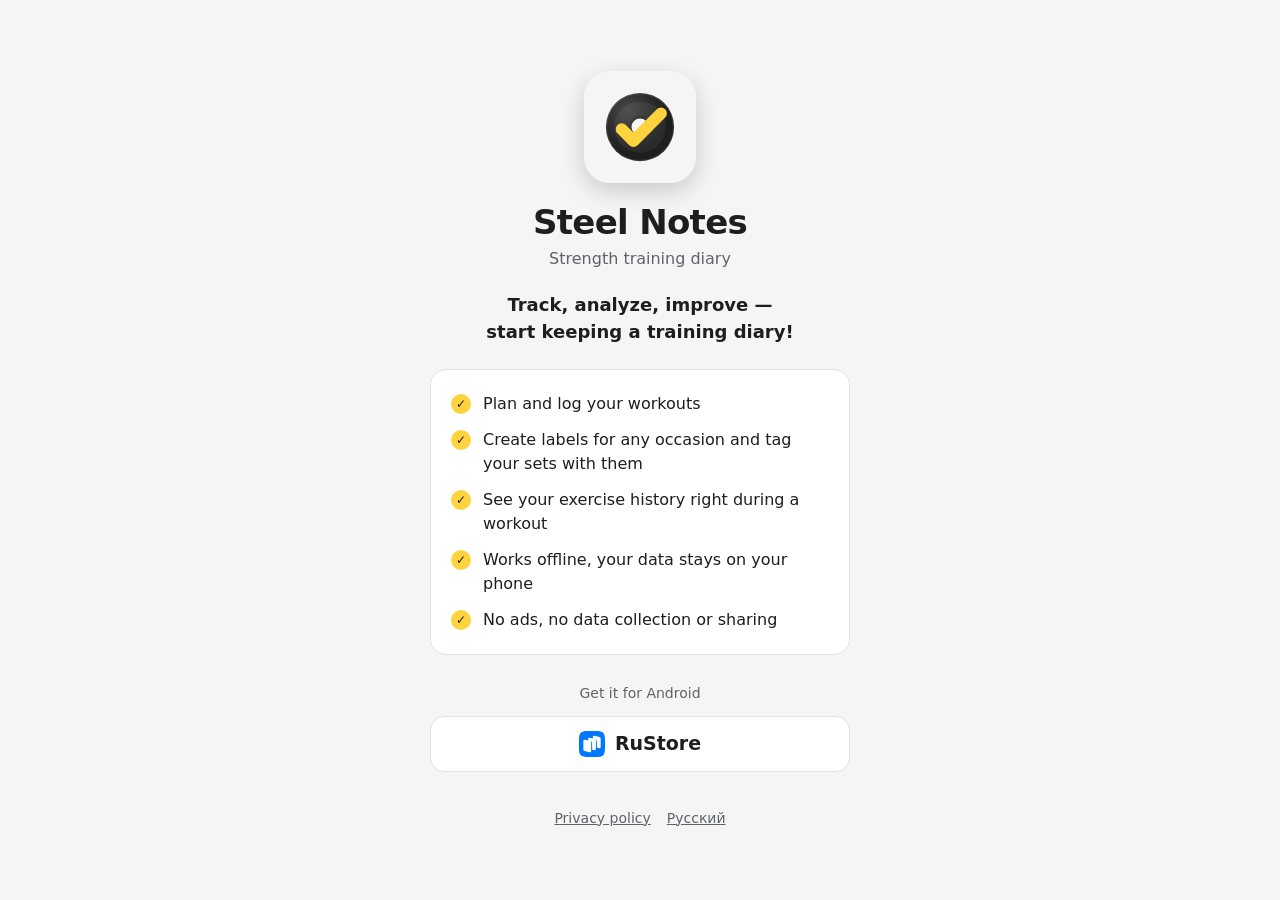
==== index.html @ 1d3cfb33 "Add landing page and privacy policy - index.html: app landing with store links (Google Play hidden u" ====
<!doctype html>
<html lang="ru"
      data-title-ru="Steel Notes — дневник тренировок"
      data-title-en="Steel Notes — training diary">
<head>
  <meta charset="utf-8">
  <meta name="viewport" content="width=device-width, initial-scale=1">
  <title>Steel Notes — дневник тренировок</title>
  <meta name="description" content="Steel Notes — офлайн-дневник силовых тренировок. Отслеживай, анализируй, улучшай.">
  <meta name="theme-color" content="#f5f5f5" media="(prefers-color-scheme: light)">
  <meta name="theme-color" content="#1e1e1e" media="(prefers-color-scheme: dark)">

  <link rel="icon" href="img/icon.svg" type="image/svg+xml">
  <link rel="icon" href="img/favicon.png" sizes="48x48" type="image/png">
  <link rel="apple-touch-icon" href="img/icon.png">

  <!-- Превью ссылки в мессенджерах -->
  <meta property="og:type" content="website">
  <meta property="og:url" content="https://deniskn.github.io/steelnotes-app/">
  <meta property="og:site_name" content="Steel Notes">
  <meta property="og:title" content="Steel Notes — дневник тренировок">
  <meta property="og:description" content="Отслеживай, анализируй, улучшай — начни вести дневник!">
  <meta property="og:image" content="https://deniskn.github.io/steelnotes-app/img/icon.png">
  <meta property="og:image:width" content="1024">
  <meta property="og:image:height" content="1024">
  <meta name="twitter:card" content="summary">

  <link rel="stylesheet" href="style.css">
  <script src="lang.js"></script>
</head>
<body>
  <main class="landing">
    <img class="app-icon" src="img/icon.svg" width="112" height="112" alt="">

    <h1>Steel Notes</h1>
    <p class="tagline" lang="ru">Дневник силовых тренировок</p>
    <p class="tagline" lang="en">Strength training diary</p>

    <p class="lead" lang="ru">Отслеживай, анализируй, улучшай — начни вести дневник!</p>
    <p class="lead" lang="en">Track, analyze, improve — start keeping a training diary!</p>

    <ul class="features" lang="ru">
      <li>Планируйте и записывайте тренировки</li>
      <li>Создавайте метки для любых случаев и помечайте ими свои подходы</li>
      <li>Просматривайте историю упражнения прямо во время тренировки</li>
      <li>Работает без интернета, данные остаются на телефоне</li>
      <li>Нет рекламы, не собирает и не передаёт ваши данные</li>
    </ul>
    <ul class="features" lang="en">
      <li>Plan and log your workouts</li>
      <li>Create labels for any occasion and tag your sets with them</li>
      <li>See your exercise history right during a workout</li>
      <li>Works offline, your data stays on your phone</li>
      <li>No ads, no data collection or sharing</li>
    </ul>

    <p class="choose" lang="ru">Скачать для Android</p>
    <p class="choose" lang="en">Get it for Android</p>

    <div class="stores">
      <!-- Скрыто, пока приложения нет в Google Play: убрать атрибут hidden после публикации -->
      <a class="store" href="https://play.google.com/store/apps/details?id=com.bobrovoe.trainig_diary" hidden>
        <img src="img/google-play.svg" width="133" height="26" alt="Google Play">
      </a>
      <a class="store" href="https://www.rustore.ru/catalog/app/com.bobrovoe.trainig_diary">
        <img src="img/rustore.svg" width="26" height="26" alt="">
        <span>RuStore</span>
      </a>
    </div>
  </main>

  <footer class="site-footer">
    <a href="privacy.html" lang="ru">Политика конфиденциальности</a>
    <a href="privacy.html" lang="en">Privacy policy</a>
    <a href="?lang=en" lang="ru">English</a>
    <a href="?lang=ru" lang="en">Русский</a>
  </footer>
</body>
</html>
---- style.css ----
:root {
  color-scheme: light dark;
  --bg: #f5f5f5;
  --surface: #ffffff;
  --text: #1e1e1e;
  --muted: #5f6368;
  --border: #e2e2e2;
  --accent: #ffd33d;
  --link: #1e1e1e;
}

@media (prefers-color-scheme: dark) {
  :root {
    --bg: #1e1e1e;
    --surface: #2a2a2a;
    --text: #f5f5f5;
    --muted: #a9a9a9;
    --border: #3a3a3a;
    --link: #ffd33d;
  }
}

/* Показываем только блоки текущего языка (см. lang.js). */
html[lang="ru"] [lang="en"],
html[lang="en"] [lang="ru"] {
  display: none !important;
}

* {
  box-sizing: border-box;
}

/* Иначе display: flex у .store перебивает атрибут hidden. */
[hidden] {
  display: none !important;
}

body {
  margin: 0;
  min-height: 100vh;
  display: flex;
  flex-direction: column;
  align-items: center;
  justify-content: center;
  padding: 32px 16px;
  background: var(--bg);
  color: var(--text);
  font: 16px/1.5 system-ui, -apple-system, "Segoe UI", Roboto, "Helvetica Neue", Arial, sans-serif;
  -webkit-text-size-adjust: 100%;
}

a {
  color: var(--link);
}

a:focus-visible {
  outline: 3px solid var(--accent);
  outline-offset: 2px;
  border-radius: 4px;
}

/* ---------- Главная ---------- */

.landing {
  width: 100%;
  max-width: 420px;
  text-align: center;
}

.app-icon {
  display: block;
  width: 112px;
  height: 112px;
  margin: 0 auto;
  border-radius: 26px;
  box-shadow: 0 8px 24px rgba(0, 0, 0, 0.18);
}

h1 {
  margin: 20px 0 0;
  font-size: 34px;
  line-height: 1.15;
  letter-spacing: -0.02em;
}

.tagline {
  margin: 4px 0 0;
  color: var(--muted);
}

.lead {
  margin: 20px 0 0;
  font-size: 18px;
  font-weight: 600;
  text-wrap: balance;
}

.features {
  margin: 24px 0 0;
  padding: 16px 20px;
  list-style: none;
  text-align: left;
  background: var(--surface);
  border: 1px solid var(--border);
  border-radius: 16px;
}

.features li {
  position: relative;
  padding: 6px 0 6px 32px;
}

.features li::before {
  content: "✓";
  position: absolute;
  left: 0;
  top: 8px;
  width: 20px;
  height: 20px;
  border-radius: 50%;
  background: var(--accent);
  color: #1e1e1e;
  font-size: 12px;
  font-weight: 700;
  line-height: 20px;
  text-align: center;
}

.choose {
  margin: 28px 0 12px;
  color: var(--muted);
  font-size: 14px;
}

.stores {
  display: flex;
  flex-direction: column;
  gap: 12px;
}

.store {
  display: flex;
  align-items: center;
  justify-content: center;
  gap: 10px;
  height: 56px;
  border: 1px solid var(--border);
  border-radius: 14px;
  background: #ffffff;
  color: #1e1e1e;
  font-size: 19px;
  font-weight: 600;
  text-decoration: none;
  transition: transform 0.1s ease, box-shadow 0.15s ease;
}

.store:hover {
  box-shadow: 0 4px 14px rgba(0, 0, 0, 0.12);
}

.store:active {
  transform: scale(0.98);
}

.store:focus-visible {
  outline: 3px solid var(--accent);
  outline-offset: 2px;
}

.store img {
  display: block;
  height: 26px;
  width: auto;
}

.site-footer {
  display: flex;
  flex-wrap: wrap;
  justify-content: center;
  gap: 6px 16px;
  margin-top: 36px;
  font-size: 14px;
}

.site-footer a {
  color: var(--muted);
}

/* ---------- Политика конфиденциальности ---------- */

body.doc-page {
  justify-content: flex-start;
}

.doc {
  width: 100%;
  max-width: 720px;
}

.doc-header {
  display: flex;
  align-items: center;
  gap: 12px;
  margin-bottom: 8px;
  color: var(--text);
  font-weight: 600;
  text-decoration: none;
}

.doc-header img {
  width: 40px;
  height: 40px;
  border-radius: 10px;
}

.doc h1 {
  font-size: 30px;
}

.doc .updated {
  margin: 4px 0 0;
  color: var(--muted);
  font-size: 14px;
}

.doc .summary {
  margin: 24px 0 0;
  padding: 16px 20px;
  border-left: 4px solid var(--accent);
  border-radius: 8px;
  background: var(--surface);
}

.doc h2 {
  margin: 32px 0 8px;
  font-size: 20px;
}

.doc p,
.doc ul {
  margin: 8px 0;
}

.doc ul {
  padding-left: 22px;
}

.doc li + li {
  margin-top: 4px;
}

.doc .site-footer {
  justify-content: flex-start;
}
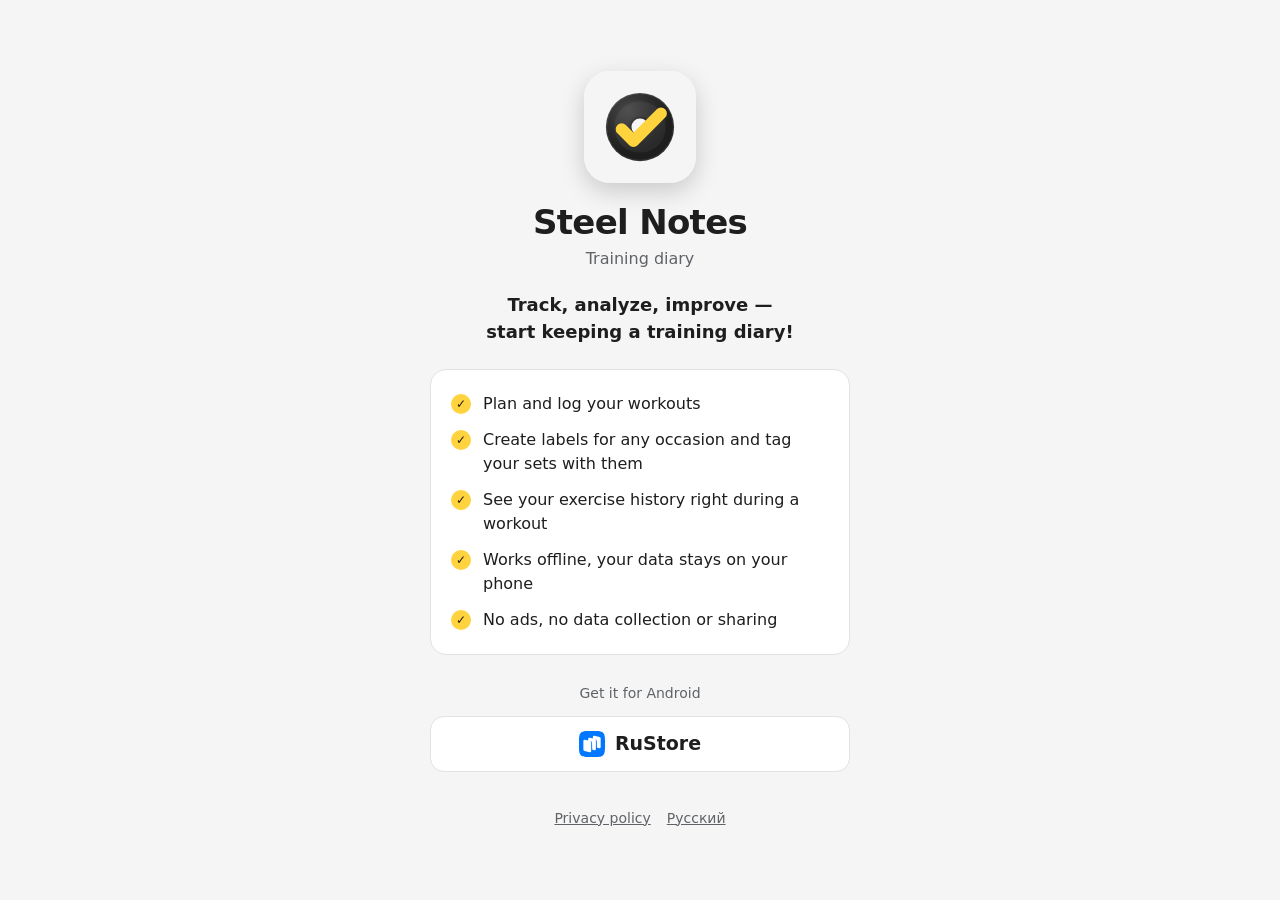
==== commit a5e57749: "fix: removed "strength"" ====
--- a/index.html
+++ b/index.html
@@ -6,7 +6,7 @@
   <meta charset="utf-8">
   <meta name="viewport" content="width=device-width, initial-scale=1">
   <title>Steel Notes — дневник тренировок</title>
-  <meta name="description" content="Steel Notes — офлайн-дневник силовых тренировок. Отслеживай, анализируй, улучшай.">
+  <meta name="description" content="Steel Notes — офлайн-дневник тренировок. Отслеживай, анализируй, улучшай.">
   <meta name="theme-color" content="#f5f5f5" media="(prefers-color-scheme: light)">
   <meta name="theme-color" content="#1e1e1e" media="(prefers-color-scheme: dark)">
 
@@ -33,8 +33,8 @@
     <img class="app-icon" src="img/icon.svg" width="112" height="112" alt="">
 
     <h1>Steel Notes</h1>
-    <p class="tagline" lang="ru">Дневник силовых тренировок</p>
-    <p class="tagline" lang="en">Strength training diary</p>
+    <p class="tagline" lang="ru">Дневник тренировок</p>
+    <p class="tagline" lang="en">Training diary</p>
 
     <p class="lead" lang="ru">Отслеживай, анализируй, улучшай — начни вести дневник!</p>
     <p class="lead" lang="en">Track, analyze, improve — start keeping a training diary!</p>
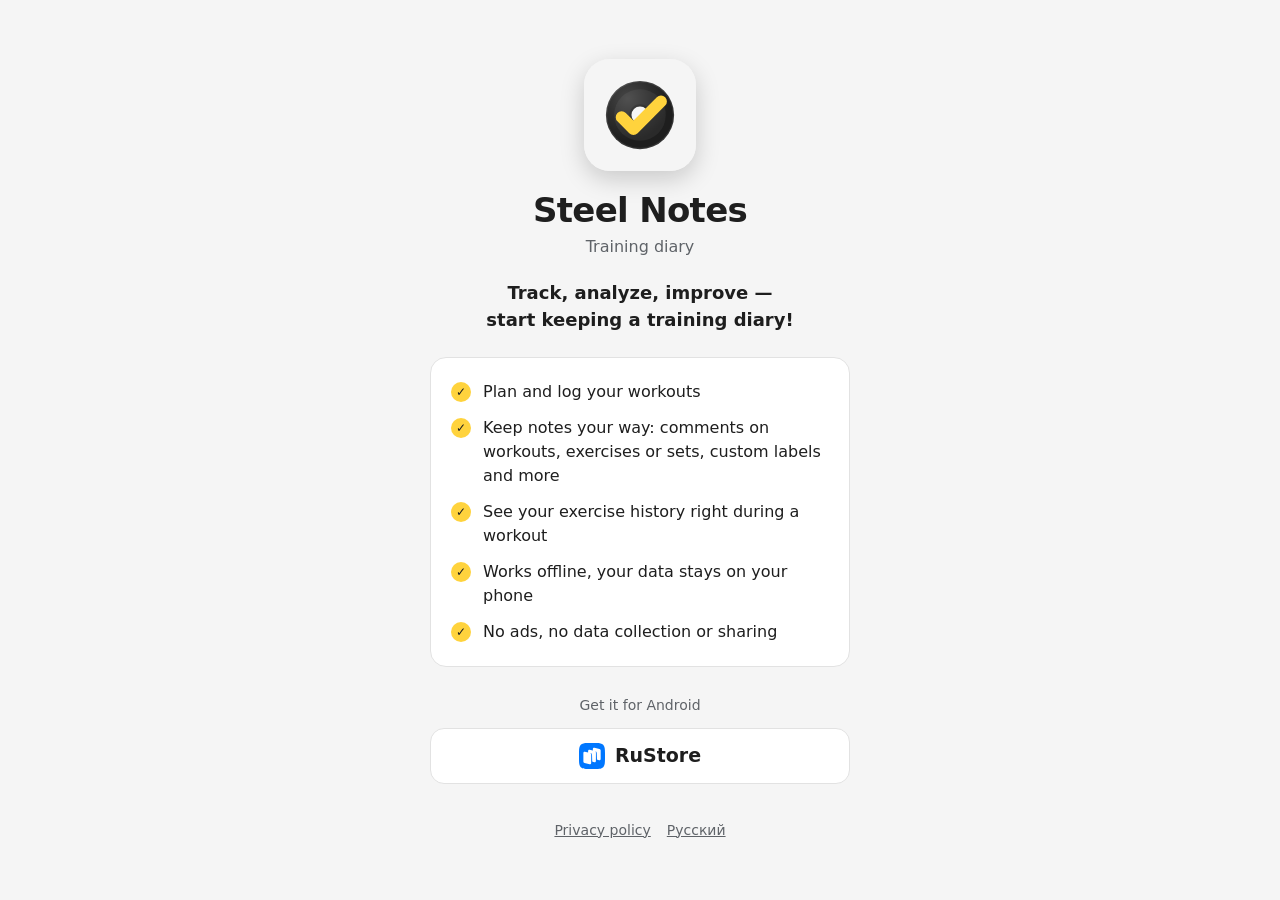
==== commit 53667dcc: "feat: update fetures list, update links" ====
--- a/index.html
+++ b/index.html
@@ -41,14 +41,14 @@
 
     <ul class="features" lang="ru">
       <li>Планируйте и записывайте тренировки</li>
-      <li>Создавайте метки для любых случаев и помечайте ими свои подходы</li>
+      <li>Ведите записи по-своему: комментарии к тренировке, упражнению или подходу, собственные метки и не только</li>
       <li>Просматривайте историю упражнения прямо во время тренировки</li>
       <li>Работает без интернета, данные остаются на телефоне</li>
       <li>Нет рекламы, не собирает и не передаёт ваши данные</li>
     </ul>
     <ul class="features" lang="en">
       <li>Plan and log your workouts</li>
-      <li>Create labels for any occasion and tag your sets with them</li>
+      <li>Keep notes your way: comments on workouts, exercises or sets, custom labels and more</li>
       <li>See your exercise history right during a workout</li>
       <li>Works offline, your data stays on your phone</li>
       <li>No ads, no data collection or sharing</li>
@@ -59,10 +59,10 @@
 
     <div class="stores">
       <!-- Скрыто, пока приложения нет в Google Play: убрать атрибут hidden после публикации -->
-      <a class="store" href="https://play.google.com/store/apps/details?id=com.bobrovoe.trainig_diary" hidden>
+      <a class="store" href="https://play.google.com/store/apps/details?id=com.bobrovoe.steel_notes" hidden>
         <img src="img/google-play.svg" width="133" height="26" alt="Google Play">
       </a>
-      <a class="store" href="https://www.rustore.ru/catalog/app/com.bobrovoe.trainig_diary">
+      <a class="store" href="https://www.rustore.ru/catalog/app/com.bobrovoe.steel_notes">
         <img src="img/rustore.svg" width="26" height="26" alt="">
         <span>RuStore</span>
       </a>
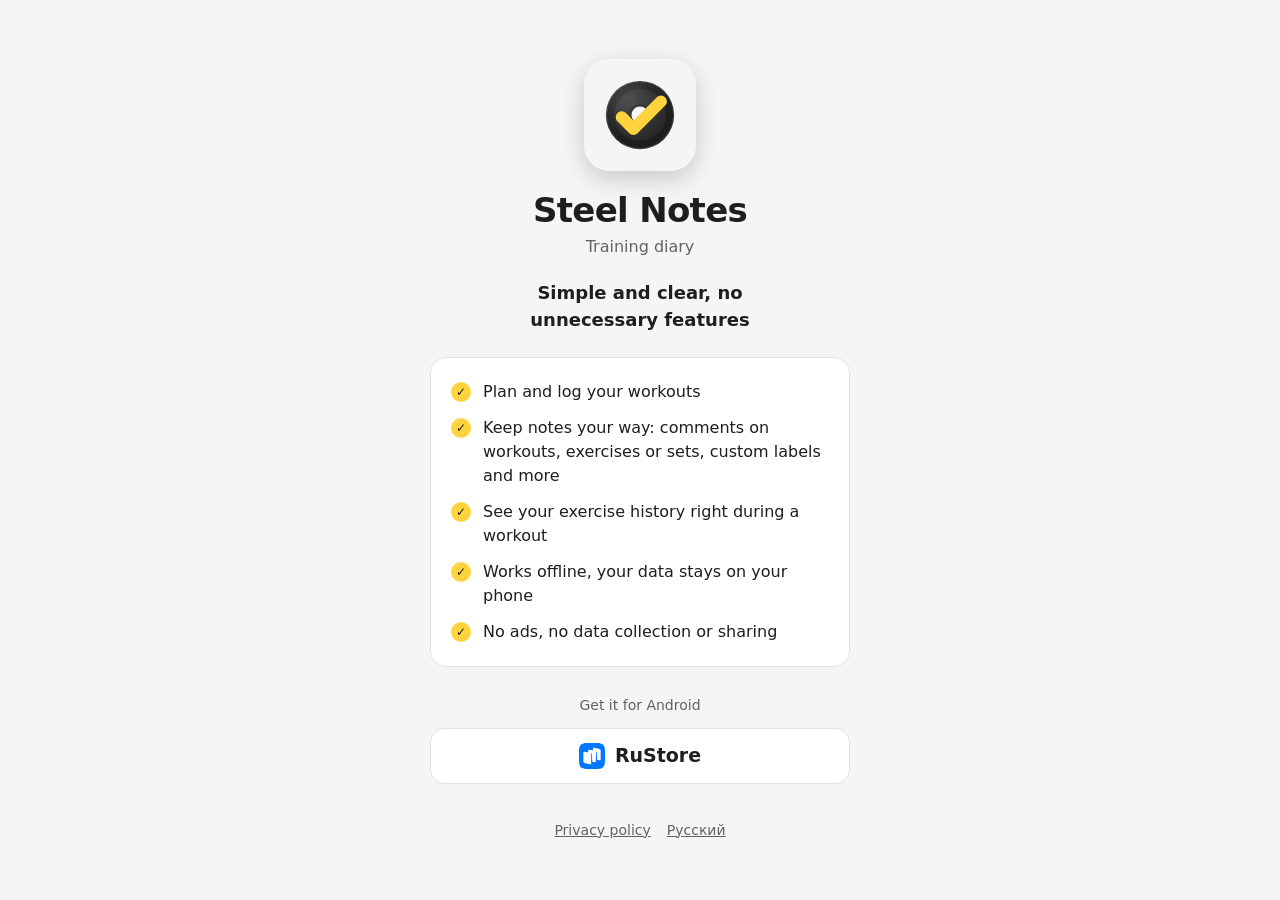
==== commit 01b83159: "feat: update slogan" ====
--- a/index.html
+++ b/index.html
@@ -36,8 +36,8 @@
     <p class="tagline" lang="ru">Дневник тренировок</p>
     <p class="tagline" lang="en">Training diary</p>
 
-    <p class="lead" lang="ru">Отслеживай, анализируй, улучшай — начни вести дневник!</p>
-    <p class="lead" lang="en">Track, analyze, improve — start keeping a training diary!</p>
+    <p class="lead" lang="ru">Простой и понятный, без лишних функций</p>
+    <p class="lead" lang="en">Simple and clear, no unnecessary features</p>
 
     <ul class="features" lang="ru">
       <li>Планируйте и записывайте тренировки</li>
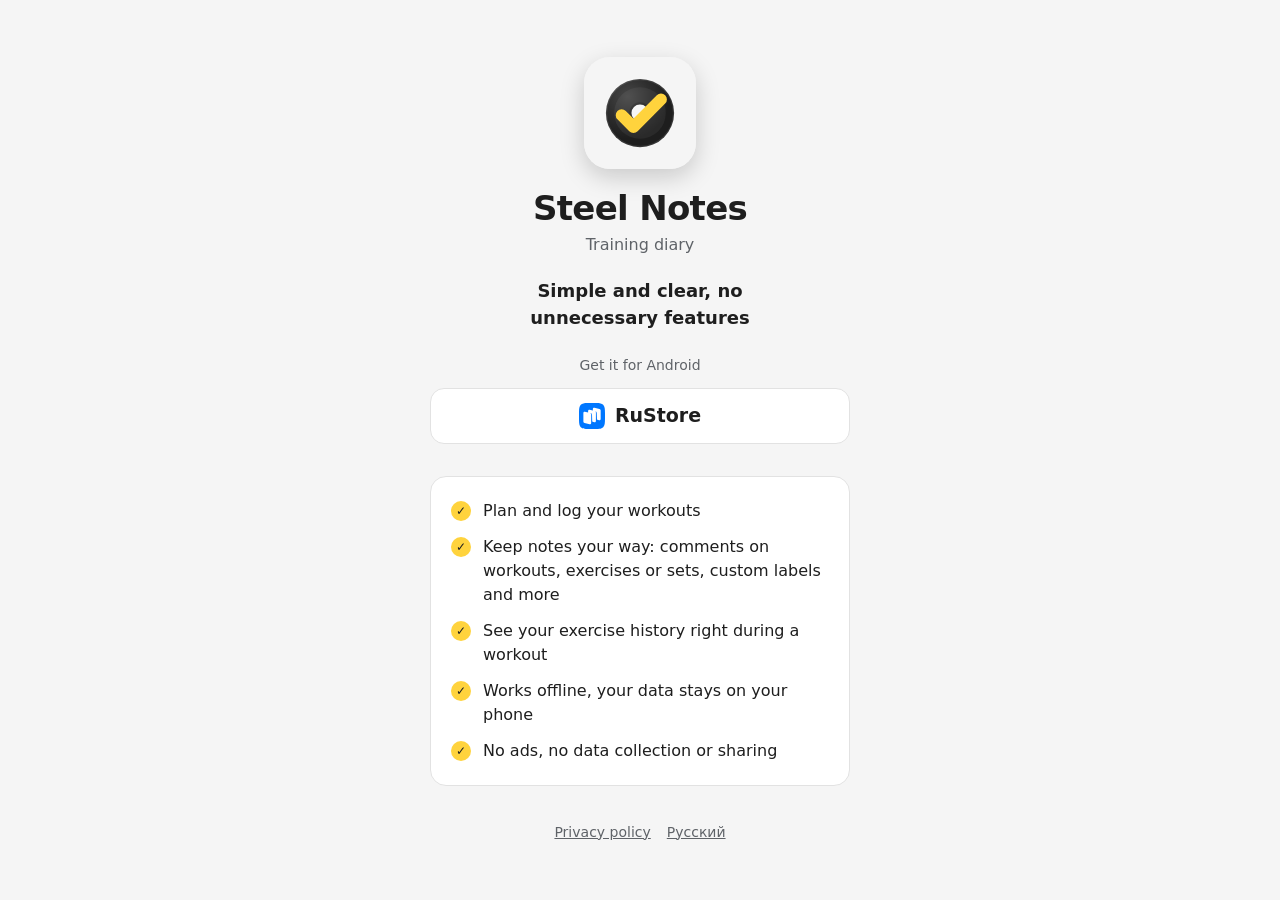
==== commit 32b886e6: "feat: move store buttons above features list" ====
--- a/index.html
+++ b/index.html
@@ -39,6 +39,20 @@
     <p class="lead" lang="ru">Простой и понятный, без лишних функций</p>
     <p class="lead" lang="en">Simple and clear, no unnecessary features</p>
 
+    <p class="choose" lang="ru">Скачать для Android</p>
+    <p class="choose" lang="en">Get it for Android</p>
+
+    <div class="stores">
+      <!-- Скрыто, пока приложения нет в Google Play: убрать атрибут hidden после публикации -->
+      <a class="store" href="https://play.google.com/store/apps/details?id=com.bobrovoe.steel_notes" hidden>
+        <img src="img/google-play.svg" width="133" height="26" alt="Google Play">
+      </a>
+      <a class="store" href="https://www.rustore.ru/catalog/app/com.bobrovoe.steel_notes">
+        <img src="img/rustore.svg" width="26" height="26" alt="">
+        <span>RuStore</span>
+      </a>
+    </div>
+
     <ul class="features" lang="ru">
       <li>Планируйте и записывайте тренировки</li>
       <li>Ведите записи по-своему: комментарии к тренировке, упражнению или подходу, собственные метки и не только</li>
@@ -53,20 +67,6 @@
       <li>Works offline, your data stays on your phone</li>
       <li>No ads, no data collection or sharing</li>
     </ul>
-
-    <p class="choose" lang="ru">Скачать для Android</p>
-    <p class="choose" lang="en">Get it for Android</p>
-
-    <div class="stores">
-      <!-- Скрыто, пока приложения нет в Google Play: убрать атрибут hidden после публикации -->
-      <a class="store" href="https://play.google.com/store/apps/details?id=com.bobrovoe.steel_notes" hidden>
-        <img src="img/google-play.svg" width="133" height="26" alt="Google Play">
-      </a>
-      <a class="store" href="https://www.rustore.ru/catalog/app/com.bobrovoe.steel_notes">
-        <img src="img/rustore.svg" width="26" height="26" alt="">
-        <span>RuStore</span>
-      </a>
-    </div>
   </main>
 
   <footer class="site-footer">
--- a/style.css
+++ b/style.css
@@ -96,7 +96,7 @@
 }
 
 .features {
-  margin: 24px 0 0;
+  margin: 32px 0 0;
   padding: 16px 20px;
   list-style: none;
   text-align: left;
@@ -127,7 +127,7 @@
 }
 
 .choose {
-  margin: 28px 0 12px;
+  margin: 24px 0 12px;
   color: var(--muted);
   font-size: 14px;
 }
